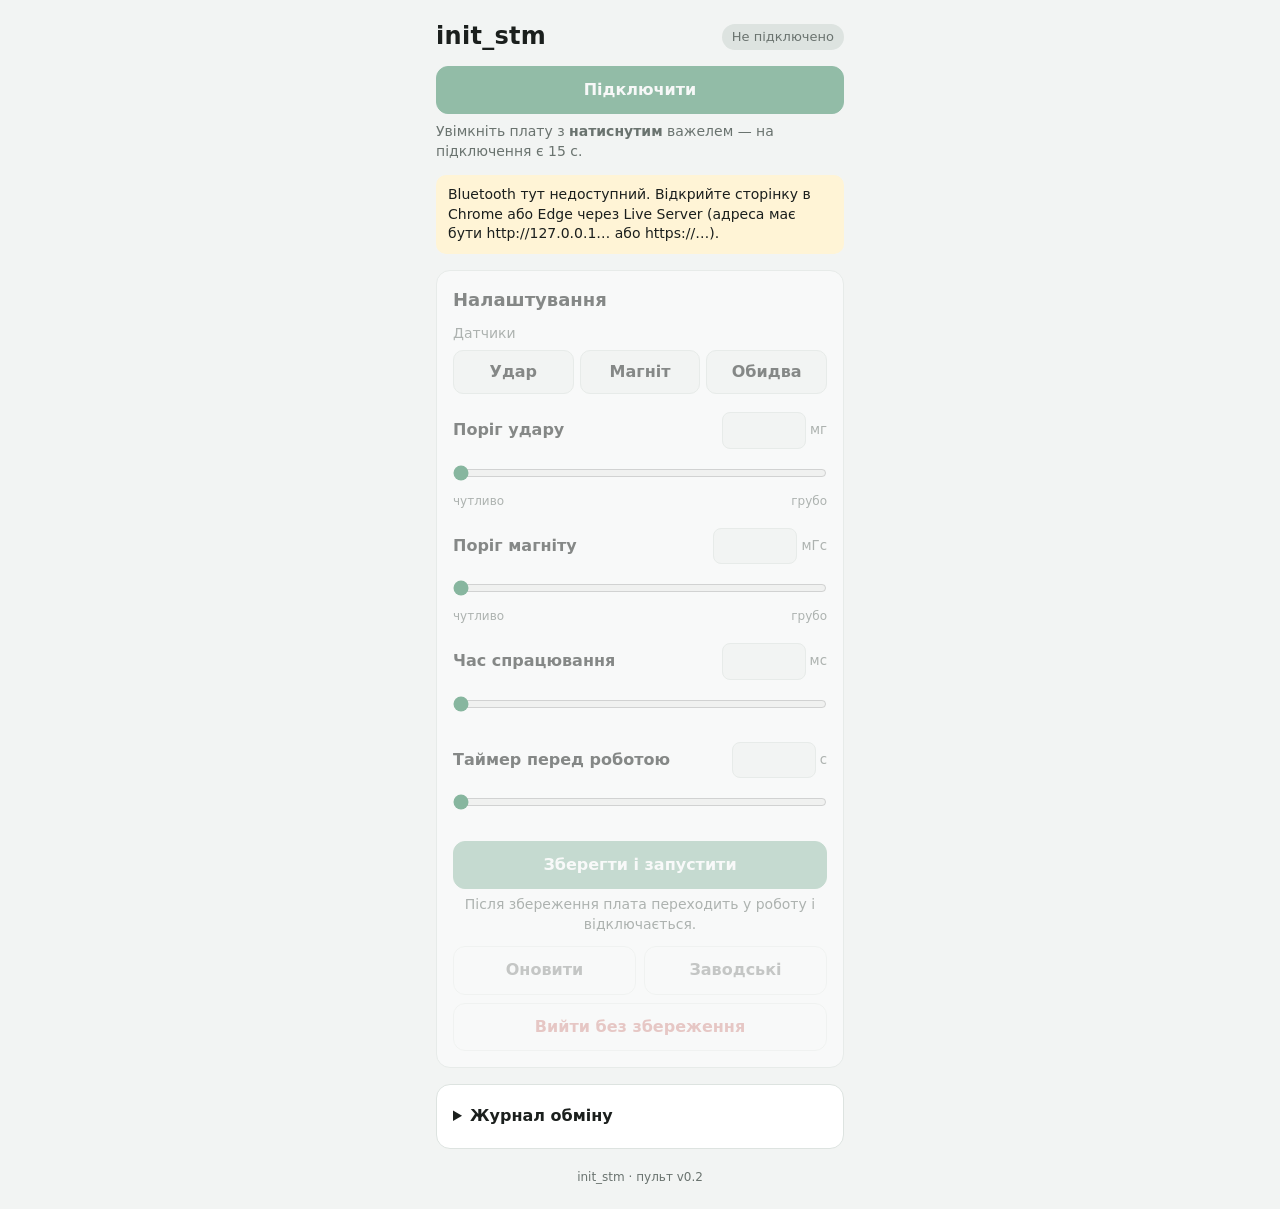
==== index.html @ aaf5f6f4 "Add files via upload" ====
<!doctype html>
<html lang="uk">
<head>
  <meta charset="utf-8">
  <meta name="viewport" content="width=device-width, initial-scale=1, viewport-fit=cover">
  <meta name="theme-color" content="#1f7a4d">
  <title>init_stm</title>
  <link rel="manifest" href="manifest.webmanifest">
  <link rel="icon" href="icons/icon-192.png">
  <link rel="stylesheet" href="style.css">
</head>
<body>
  <!-- Застосунок лише вертикальний: при горизонтальному телефоні просимо повернути -->
  <div id="rotate" class="rotate">Поверніть телефон вертикально</div>

  <main class="app">
    <!-- ===== Шапка: назва і з'єднання ===== -->
    <header class="top">
      <div class="title">
        <h1>init_stm</h1>
        <span id="status" class="pill off">Не підключено</span>
      </div>
      <button id="btnConnect" class="btn primary wide">Підключити</button>
      <button id="btnConnectAll" class="link">Плату не видно? Показати всі пристрої</button>
      <p id="hint" class="hint">Увімкніть плату з <b>натиснутим</b> важелем — на підключення є 15 с.</p>
      <p id="noBle" class="warn" hidden>
        Bluetooth тут недоступний. Відкрийте сторінку в Chrome або Edge через
        Live Server (адреса має бути http://127.0.0.1… або https://…).
      </p>
    </header>

    <!-- ===== Повідомлення ===== -->
    <div id="toast" class="toast" hidden></div>

    <!-- ===== Налаштування ===== -->
    <section class="card" id="settings">
      <div class="card-head">
        <h2>Налаштування</h2>
        <span id="savedFlag" class="tag"></span>
      </div>

      <label class="field-label">Датчики</label>
      <div class="seg" id="mode">
        <button data-mode="ACC">Удар</button>
        <button data-mode="MAG">Магніт</button>
        <button data-mode="BOTH">Обидва</button>
      </div>

      <div class="field" data-key="TAP">
        <div class="field-row">
          <label>Поріг удару</label>
          <span class="val"><input type="number" inputmode="numeric"> <small>мг</small></span>
        </div>
        <input type="range" min="0" max="1000">
        <div class="range-hint"><span>чутливо</span><span>грубо</span></div>
      </div>

      <div class="field" data-key="MAG">
        <div class="field-row">
          <label>Поріг магніту</label>
          <span class="val"><input type="number" inputmode="numeric"> <small>мГс</small></span>
        </div>
        <input type="range" min="0" max="1000">
        <div class="range-hint"><span>чутливо</span><span>грубо</span></div>
      </div>

      <div class="field" data-key="RED">
        <div class="field-row">
          <label>Час спрацювання</label>
          <span class="val"><input type="number" inputmode="numeric"> <small>мс</small></span>
        </div>
        <input type="range" min="0" max="1000">
      </div>

      <div class="field" data-key="TIM">
        <div class="field-row">
          <label>Таймер перед роботою</label>
          <span class="val"><input type="number" inputmode="numeric"> <small>с</small></span>
        </div>
        <input type="range" min="0" max="1000">
      </div>

      <button id="btnSave" class="btn primary wide">Зберегти і запустити</button>
      <p class="note">Після збереження плата переходить у роботу і відключається.</p>
      <div class="row">
        <button id="btnGet" class="btn">Оновити</button>
        <button id="btnDefault" class="btn">Заводські</button>
        <button id="btnRun" class="btn danger">Вийти без збереження</button>
      </div>
    </section>

    <!-- ===== Журнал і ручні команди ===== -->
    <section class="card">
      <details id="logBox">
        <summary>Журнал обміну</summary>
        <div class="log-tools">
          <label><input type="checkbox" id="showService"> службові (AT+VER)</label>
          <button id="btnClear" class="link">очистити</button>
        </div>
        <div id="log" class="log"></div>
        <form id="rawForm" class="raw">
          <input id="rawInput" type="text" placeholder="команда, напр. HELP" autocomplete="off" autocapitalize="characters">
          <button class="btn" type="submit">Надіслати</button>
        </form>
      </details>
    </section>

    <footer class="foot">init_stm · пульт v0.2</footer>
  </main>

  <script src="ble.js"></script>
  <script src="app.js"></script>
</body>
</html>
---- style.css ----
/* style.css — вертикальний інтерфейс під телефон; на ноутбуці показується вузькою колонкою */
:root {
  --bg: #f2f4f3;
  --card: #ffffff;
  --text: #1b1f1d;
  --muted: #6a736f;
  --line: #dde3e0;
  --accent: #1f7a4d;
  --accent-text: #ffffff;
  --danger: #b3261e;
  --warn-bg: #fff4d6;
  --ok-bg: #e3f4ea;
  --err-bg: #fde7e5;
  --radius: 14px;
}
@media (prefers-color-scheme: dark) {
  :root {
    --bg: #121514;
    --card: #1c211f;
    --text: #e6ebe8;
    --muted: #97a19c;
    --line: #2d3532;
    --accent: #3bb27a;
    --accent-text: #0b1510;
    --danger: #ff6b60;
    --warn-bg: #3a3218;
    --ok-bg: #173226;
    --err-bg: #3d1d1b;
  }
}

* { box-sizing: border-box; }
html, body { margin: 0; }
body {
  background: var(--bg);
  color: var(--text);
  font: 16px/1.4 system-ui, -apple-system, "Segoe UI", Roboto, sans-serif;
  -webkit-tap-highlight-color: transparent;
}

.app {
  max-width: 440px;
  margin: 0 auto;
  padding: 16px 16px calc(24px + env(safe-area-inset-bottom));
}

/* ---- шапка ---- */
.top { padding-top: env(safe-area-inset-top); }
.title { display: flex; align-items: center; justify-content: space-between; margin: 4px 0 12px; }
h1 { font-size: 24px; margin: 0; letter-spacing: .3px; }
h2 { font-size: 18px; margin: 0; }

.pill { font-size: 13px; padding: 4px 10px; border-radius: 999px; background: var(--line); color: var(--muted); }
.pill.on   { background: var(--ok-bg); color: var(--accent); }
.pill.busy { background: var(--warn-bg); color: var(--text); }

.hint, .note { color: var(--muted); font-size: 14px; margin: 8px 0 0; }
.note { text-align: center; margin: 6px 0 12px; }
.warn { background: var(--warn-bg); border-radius: 10px; padding: 10px 12px; font-size: 14px; }

/* ---- кнопки ---- */
.btn {
  border: 1px solid var(--line);
  background: var(--card);
  color: var(--text);
  border-radius: 12px;
  padding: 12px 14px;
  font: inherit;
  font-weight: 600;
  cursor: pointer;
  min-height: 48px;
}
.btn.primary { background: var(--accent); color: var(--accent-text); border-color: var(--accent); }
.btn.danger  { color: var(--danger); }
.btn.wide    { width: 100%; }
.btn:disabled { opacity: .45; cursor: default; }
.link {
  background: none; border: none; color: var(--accent);
  font: inherit; font-size: 14px; padding: 8px 0; cursor: pointer;
}
.row { display: grid; grid-template-columns: 1fr 1fr; gap: 8px; }
.row .danger { grid-column: 1 / -1; }

/* ---- картки ---- */
.card {
  background: var(--card);
  border: 1px solid var(--line);
  border-radius: var(--radius);
  padding: 16px;
  margin-top: 16px;
}
.card-head { display: flex; justify-content: space-between; align-items: center; margin-bottom: 12px; }
.tag { font-size: 12px; padding: 3px 8px; border-radius: 6px; }
.tag.dirty { background: var(--warn-bg); }
.tag.clean { background: var(--ok-bg); color: var(--accent); }

.disabled { opacity: .5; pointer-events: none; }

/* ---- режим ---- */
.field-label { display: block; font-size: 14px; color: var(--muted); margin-bottom: 6px; }
.seg { display: grid; grid-template-columns: repeat(3, 1fr); gap: 6px; margin-bottom: 18px; }
.seg button {
  border: 1px solid var(--line); background: var(--bg); color: var(--text);
  border-radius: 10px; padding: 10px 0; font: inherit; font-weight: 600; cursor: pointer; min-height: 44px;
}
.seg button.active { background: var(--accent); color: var(--accent-text); border-color: var(--accent); }

/* ---- поля з повзунками ---- */
.field { margin-bottom: 18px; }
.field-row { display: flex; justify-content: space-between; align-items: center; gap: 8px; }
.field-row label { font-weight: 600; }
.val { display: flex; align-items: center; gap: 4px; white-space: nowrap; }
.val input {
  width: 84px; text-align: right; font: inherit; font-weight: 600;
  padding: 6px 8px; border-radius: 8px; border: 1px solid var(--line);
  background: var(--bg); color: var(--text);
}
.field.changed .val input { border-color: var(--accent); }
.val small { color: var(--muted); }
input[type=range] { width: 100%; margin: 10px 0 2px; accent-color: var(--accent); height: 28px; }
.range-hint { display: flex; justify-content: space-between; font-size: 12px; color: var(--muted); }

/* ---- повідомлення ---- */
.toast { margin-top: 12px; border-radius: 10px; padding: 10px 12px; font-size: 14px; }
.toast.ok   { background: var(--ok-bg); }
.toast.err  { background: var(--err-bg); }
.toast.info { background: var(--warn-bg); }

/* ---- журнал ---- */
summary { font-weight: 600; cursor: pointer; padding: 4px 0; }
.log-tools { display: flex; justify-content: space-between; align-items: center; font-size: 14px; color: var(--muted); margin-top: 8px; }
.log {
  height: 220px; overflow-y: auto; margin: 8px 0;
  background: var(--bg); border-radius: 8px; padding: 8px;
  font: 13px/1.35 ui-monospace, Consolas, monospace;
}
.log div { white-space: pre-wrap; word-break: break-all; }
.log .tx  { color: var(--accent); }
.log .svc { color: var(--muted); }
.log .sys { color: var(--muted); font-style: italic; }
.raw { display: grid; grid-template-columns: 1fr auto; gap: 8px; }
.raw input {
  font: inherit; padding: 10px; border-radius: 10px;
  border: 1px solid var(--line); background: var(--bg); color: var(--text); min-width: 0;
}

.foot { text-align: center; color: var(--muted); font-size: 12px; margin-top: 20px; }

/* ---- лише вертикально ---- */
.rotate { display: none; }
@media (orientation: landscape) and (max-height: 500px) {
  .rotate {
    display: flex; position: fixed; inset: 0; z-index: 10;
    align-items: center; justify-content: center;
    background: var(--bg); color: var(--text); font-size: 18px; text-align: center; padding: 24px;
  }
  .app { display: none; }
}
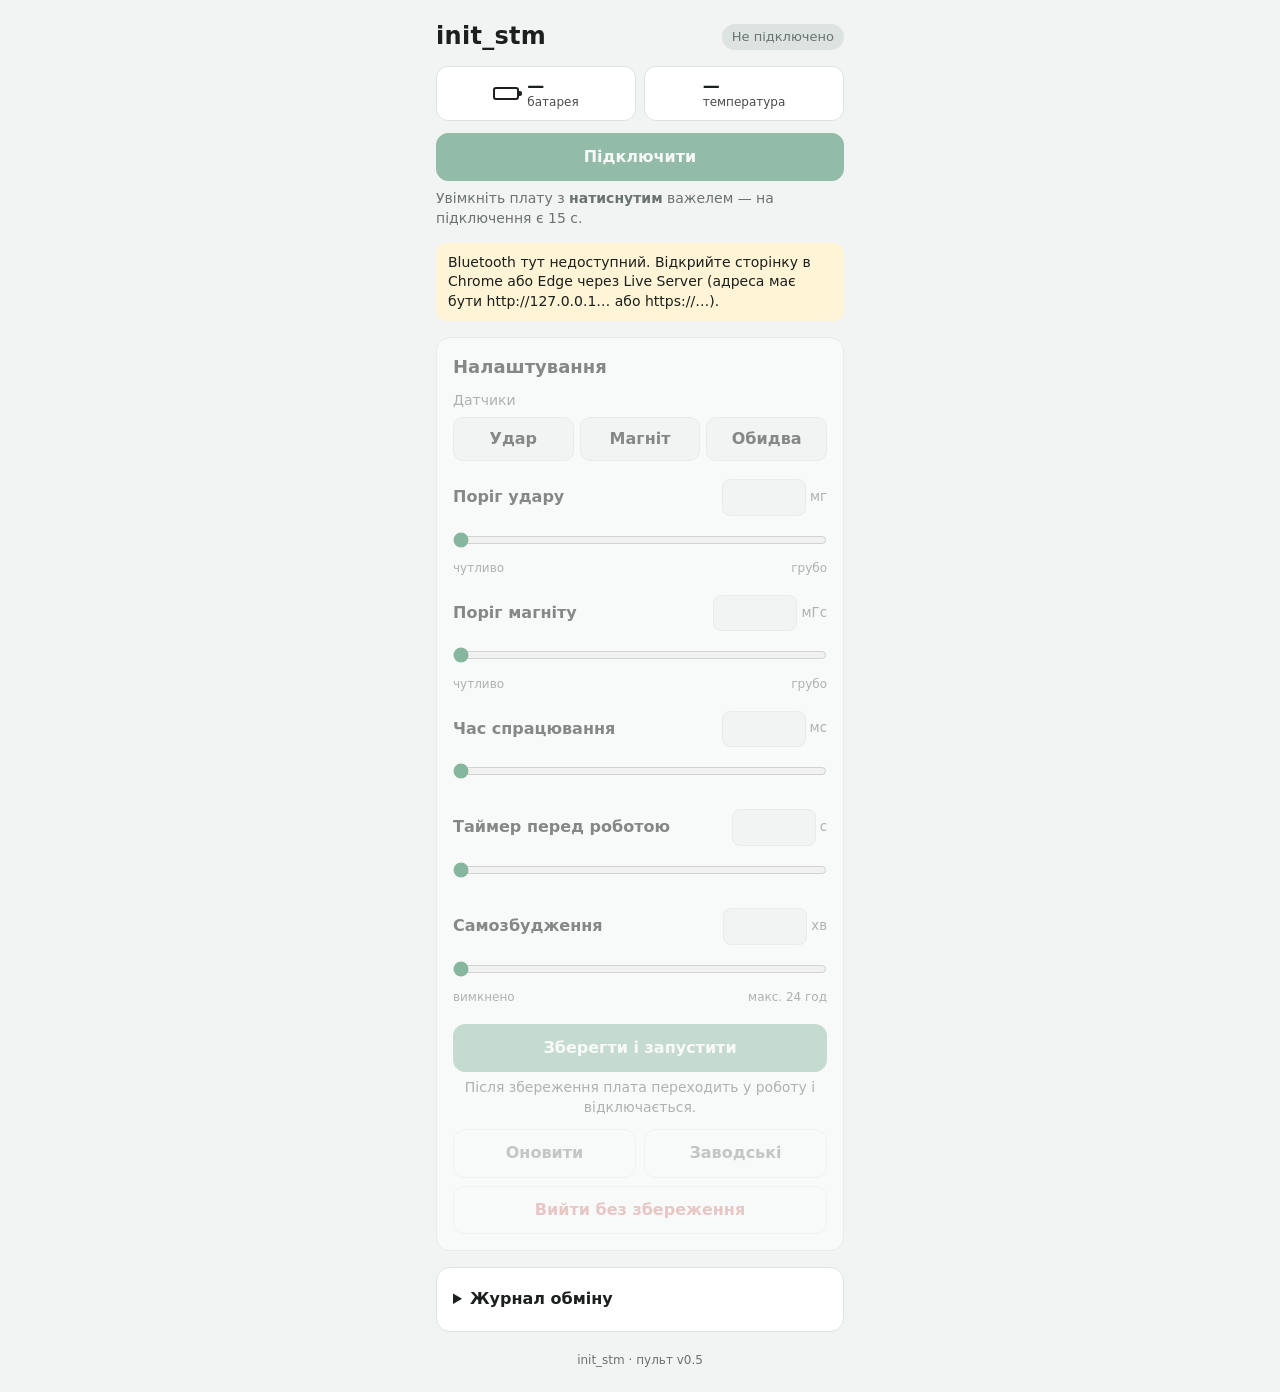
==== commit aca0caba: "Add files via upload" ====
--- a/index.html
+++ b/index.html
@@ -20,6 +20,10 @@
         <h1>init_stm</h1>
         <span id="status" class="pill off">Не підключено</span>
       </div>
+      <div id="sysInfo" class="sys" hidden>
+        <button id="batChip" class="chip" title="Оновити"><span class="bat"><i id="batFill"></i></span><span class="chip-txt"><b id="batText">—</b><small id="batLvl">батарея</small></span></button>
+        <button id="tempChip" class="chip" title="Оновити"><span class="chip-txt"><b id="tempText">—</b><small>температура</small></span></button>
+      </div>
       <button id="btnConnect" class="btn primary wide">Підключити</button>
       <button id="btnConnectAll" class="link">Плату не видно? Показати всі пристрої</button>
       <p id="hint" class="hint">Увімкніть плату з <b>натиснутим</b> важелем — на підключення є 15 с.</p>
@@ -31,6 +35,26 @@
 
     <!-- ===== Повідомлення ===== -->
     <div id="toast" class="toast" hidden></div>
+
+    <!-- ===== Датчики наживо (лише коли підключено) ===== -->
+    <section class="card" id="live" hidden>
+      <div class="card-head">
+        <h2>Датчики наживо</h2>
+        <span class="tag clean">кожні 0.5 с</span>
+      </div>
+      <div class="meter" id="mAcc">
+        <div class="meter-top"><span class="meter-name">Удар<small class="off-note"> · у роботі вимкнено</small></span><span class="meter-val">—</span></div>
+        <div class="bar"><i class="fill"></i><b class="ths"></b></div>
+        <div class="meter-bot"><span class="meter-ths">поріг —</span><span class="trig">чекаю даних</span></div>
+      </div>
+      <div class="meter" id="mMag">
+        <div class="meter-top"><span class="meter-name">Магніт<small class="off-note"> · у роботі вимкнено</small></span><span class="meter-val">—</span></div>
+        <div class="bar"><i class="fill"></i><b class="ths"></b></div>
+        <div class="meter-bot"><span class="meter-ths">поріг —</span><span class="trig">чекаю даних</span></div>
+      </div>
+      <button id="btnApply" class="btn wide">Перевірити пороги без збереження</button>
+      <p class="note">Поріг посередині шкали. «Спрацювало б» — у робочому режимі тут загорівся б червоний.</p>
+    </section>
 
     <!-- ===== Налаштування ===== -->
     <section class="card" id="settings">
@@ -80,6 +104,15 @@
         <input type="range" min="0" max="1000">
       </div>
 
+      <div class="field" data-key="AUTO">
+        <div class="field-row">
+          <label>Самозбудження</label>
+          <span class="val"><input type="number" inputmode="numeric"> <small>хв</small></span>
+        </div>
+        <input type="range" min="0" max="1000">
+        <div class="range-hint"><span id="autoHuman">вимкнено</span><span>макс. 24 год</span></div>
+      </div>
+
       <button id="btnSave" class="btn primary wide">Зберегти і запустити</button>
       <p class="note">Після збереження плата переходить у роботу і відключається.</p>
       <div class="row">
@@ -94,7 +127,7 @@
       <details id="logBox">
         <summary>Журнал обміну</summary>
         <div class="log-tools">
-          <label><input type="checkbox" id="showService"> службові (AT+VER)</label>
+          <label><input type="checkbox" id="showService"> службові (AT+VER, датчики)</label>
           <button id="btnClear" class="link">очистити</button>
         </div>
         <div id="log" class="log"></div>
@@ -105,7 +138,7 @@
       </details>
     </section>
 
-    <footer class="foot">init_stm · пульт v0.2</footer>
+    <footer class="foot">init_stm · пульт v0.5</footer>
   </main>
 
   <script src="ble.js"></script>
--- a/style.css
+++ b/style.css
@@ -57,6 +57,26 @@
 .hint, .note { color: var(--muted); font-size: 14px; margin: 8px 0 0; }
 .note { text-align: center; margin: 6px 0 12px; }
 .warn { background: var(--warn-bg); border-radius: 10px; padding: 10px 12px; font-size: 14px; }
+
+/* ---- батарея і температура ---- */
+.sys { display: grid; grid-template-columns: 1fr 1fr; gap: 8px; margin-bottom: 12px; }
+.chip {
+  display: flex; align-items: center; justify-content: center; gap: 8px;
+  border: 1px solid var(--line); background: var(--card); color: var(--text);
+  border-radius: 12px; padding: 10px 8px; font: inherit; font-size: 15px; cursor: pointer; min-height: 44px;
+}
+.chip-txt { display: flex; flex-direction: column; align-items: flex-start; line-height: 1.15; }
+.chip-txt b { font-size: 17px; }
+.chip-txt small { font-size: 12px; opacity: .8; }
+.bat { position: relative; width: 26px; height: 13px; border: 2px solid currentColor; border-radius: 3px; flex: none; }
+.bat::after { content: ""; position: absolute; right: -5px; top: 2px; width: 3px; height: 5px; background: currentColor; border-radius: 0 2px 2px 0; }
+.bat i { position: absolute; left: 1px; top: 1px; bottom: 1px; width: 0; border-radius: 1px; background: var(--accent); }
+.chip.lvl-ok  { color: var(--accent); }
+.chip.lvl-mid { color: var(--text); }
+.chip.lvl-low { color: #c77700; }
+.chip.lvl-bad { color: var(--danger); }
+.chip.lvl-low .bat i { background: #c77700; }
+.chip.lvl-bad .bat i { background: var(--danger); }
 
 /* ---- кнопки ---- */
 .btn {
@@ -120,6 +140,23 @@
 input[type=range] { width: 100%; margin: 10px 0 2px; accent-color: var(--accent); height: 28px; }
 .range-hint { display: flex; justify-content: space-between; font-size: 12px; color: var(--muted); }
 
+/* ---- датчики наживо ---- */
+.meter { margin-bottom: 16px; }
+.meter-top, .meter-bot { display: flex; justify-content: space-between; align-items: baseline; gap: 8px; }
+.meter-name { font-weight: 600; }
+.meter-val { font-weight: 700; font-variant-numeric: tabular-nums; }
+.off-note { display: none; color: var(--muted); font-weight: 400; }
+.meter.off .off-note { display: inline; }
+.meter.off .meter-val, .meter.off .bar { opacity: .5; }
+.bar { position: relative; height: 12px; margin: 6px 0 4px; border-radius: 6px; background: var(--bg); border: 1px solid var(--line); overflow: hidden; }
+.bar .fill { position: absolute; left: 0; top: 0; bottom: 0; width: 0; background: var(--accent); transition: width .2s; }
+.bar .ths { position: absolute; left: 50%; top: -1px; bottom: -1px; width: 2px; background: var(--text); opacity: .6; }
+.meter.over .bar .fill { background: #c77700; }
+.meter-bot { font-size: 13px; color: var(--muted); }
+.trig { padding: 1px 8px; border-radius: 6px; }
+.meter.hit .trig { background: var(--danger); color: #fff; font-weight: 700; }
+.meter.stale .meter-val { color: var(--muted); }
+
 /* ---- повідомлення ---- */
 .toast { margin-top: 12px; border-radius: 10px; padding: 10px 12px; font-size: 14px; }
 .toast.ok   { background: var(--ok-bg); }
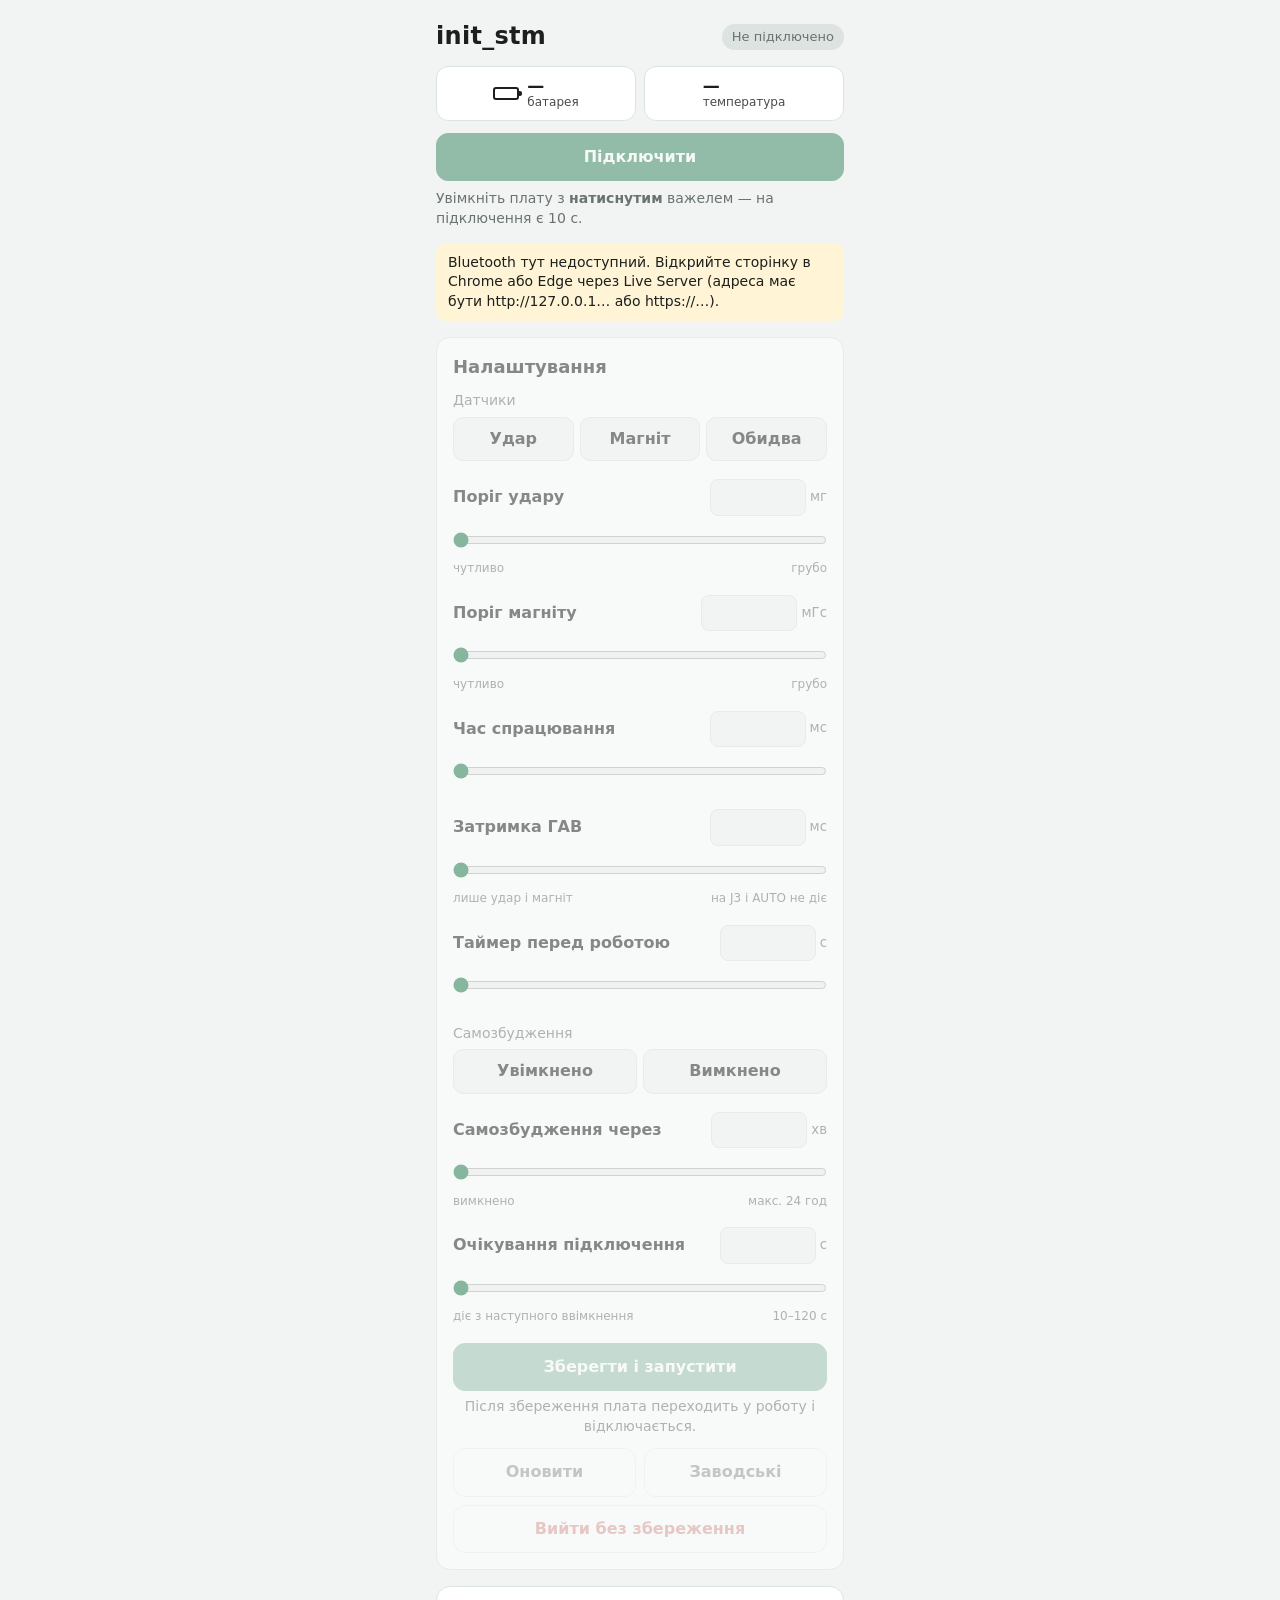
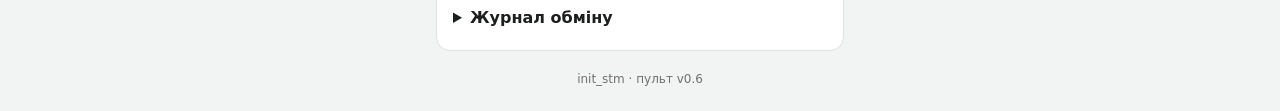
==== commit 9c1e5f4d: "Add files via upload" ====
--- a/index.html
+++ b/index.html
@@ -26,7 +26,7 @@
       </div>
       <button id="btnConnect" class="btn primary wide">Підключити</button>
       <button id="btnConnectAll" class="link">Плату не видно? Показати всі пристрої</button>
-      <p id="hint" class="hint">Увімкніть плату з <b>натиснутим</b> важелем — на підключення є 15 с.</p>
+      <p id="hint" class="hint">Увімкніть плату з <b>натиснутим</b> важелем — на підключення є <span id="pairHint">10</span> с.</p>
       <p id="noBle" class="warn" hidden>
         Bluetooth тут недоступний. Відкрийте сторінку в Chrome або Edge через
         Live Server (адреса має бути http://127.0.0.1… або https://…).
@@ -51,6 +51,18 @@
         <div class="meter-top"><span class="meter-name">Магніт<small class="off-note"> · у роботі вимкнено</small></span><span class="meter-val">—</span></div>
         <div class="bar"><i class="fill"></i><b class="ths"></b></div>
         <div class="meter-bot"><span class="meter-ths">поріг —</span><span class="trig">чекаю даних</span></div>
+      </div>
+      <button id="btnRaw" class="btn wide">Показати осі</button>
+      <div id="axes" class="axes" hidden>
+        <table>
+          <thead><tr><th></th><th>Удар, Δ мг<br><small>найбільша зміна</small></th><th>Магніт, Δ мГс<br><small>середнє від «фону»</small></th></tr></thead>
+          <tbody>
+            <tr><th>X</th><td id="ax">—</td><td id="mx">—</td></tr>
+            <tr><th>Y</th><td id="ay">—</td><td id="my">—</td></tr>
+            <tr><th>Z</th><td id="az">—</td><td id="mz">—</td></tr>
+          </tbody>
+        </table>
+        <p class="note">Значення відносно нуля (спокою), за останні 0.5 с.</p>
       </div>
       <button id="btnApply" class="btn wide">Перевірити пороги без збереження</button>
       <p class="note">Поріг посередині шкали. «Спрацювало б» — у робочому режимі тут загорівся б червоний.</p>
@@ -96,6 +108,15 @@
         <input type="range" min="0" max="1000">
       </div>
 
+      <div class="field" data-key="DLY">
+        <div class="field-row">
+          <label>Затримка ГАВ</label>
+          <span class="val"><input type="number" inputmode="numeric"> <small>мс</small></span>
+        </div>
+        <input type="range" min="0" max="1000">
+        <div class="range-hint"><span>лише удар і магніт</span><span>на J3 і AUTO не діє</span></div>
+      </div>
+
       <div class="field" data-key="TIM">
         <div class="field-row">
           <label>Таймер перед роботою</label>
@@ -104,13 +125,28 @@
         <input type="range" min="0" max="1000">
       </div>
 
+      <label class="field-label">Самозбудження</label>
+      <div class="seg seg2" id="autoen">
+        <button data-v="1">Увімкнено</button>
+        <button data-v="0">Вимкнено</button>
+      </div>
+
       <div class="field" data-key="AUTO">
         <div class="field-row">
-          <label>Самозбудження</label>
+          <label>Самозбудження через</label>
           <span class="val"><input type="number" inputmode="numeric"> <small>хв</small></span>
         </div>
         <input type="range" min="0" max="1000">
         <div class="range-hint"><span id="autoHuman">вимкнено</span><span>макс. 24 год</span></div>
+      </div>
+
+      <div class="field" data-key="PAIR">
+        <div class="field-row">
+          <label>Очікування підключення</label>
+          <span class="val"><input type="number" inputmode="numeric"> <small>с</small></span>
+        </div>
+        <input type="range" min="0" max="1000">
+        <div class="range-hint"><span>діє з наступного ввімкнення</span><span>10–120 с</span></div>
       </div>
 
       <button id="btnSave" class="btn primary wide">Зберегти і запустити</button>
@@ -138,7 +174,7 @@
       </details>
     </section>
 
-    <footer class="foot">init_stm · пульт v0.5</footer>
+    <footer class="foot">init_stm · пульт v0.6</footer>
   </main>
 
   <script src="ble.js"></script>
--- a/style.css
+++ b/style.css
@@ -131,7 +131,7 @@
 .field-row label { font-weight: 600; }
 .val { display: flex; align-items: center; gap: 4px; white-space: nowrap; }
 .val input {
-  width: 84px; text-align: right; font: inherit; font-weight: 600;
+  width: 96px; text-align: right; font: inherit; font-weight: 600;
   padding: 6px 8px; border-radius: 8px; border: 1px solid var(--line);
   background: var(--bg); color: var(--text);
 }
@@ -157,6 +157,18 @@
 .meter.hit .trig { background: var(--danger); color: #fff; font-weight: 700; }
 .meter.stale .meter-val { color: var(--muted); }
 
+/* ---- осі датчиків ---- */
+.axes table { width: 100%; border-collapse: collapse; margin: 4px 0 2px; font-variant-numeric: tabular-nums; }
+.axes th, .axes td { padding: 6px 4px; text-align: right; border-bottom: 1px solid var(--line); }
+.axes thead th { font-size: 13px; font-weight: 600; color: var(--muted); vertical-align: bottom; }
+.axes thead small { font-weight: 400; font-size: 11px; }
+.axes tbody th { text-align: left; color: var(--muted); width: 28px; }
+.axes td { font-size: 17px; font-weight: 700; }
+#btnRaw { margin-bottom: 10px; }
+#btnRaw.active { background: var(--ok-bg); border-color: var(--accent); color: var(--accent); }
+.seg2 { grid-template-columns: 1fr 1fr; }
+.field.muted { opacity: .45; }
+
 /* ---- повідомлення ---- */
 .toast { margin-top: 12px; border-radius: 10px; padding: 10px 12px; font-size: 14px; }
 .toast.ok   { background: var(--ok-bg); }
